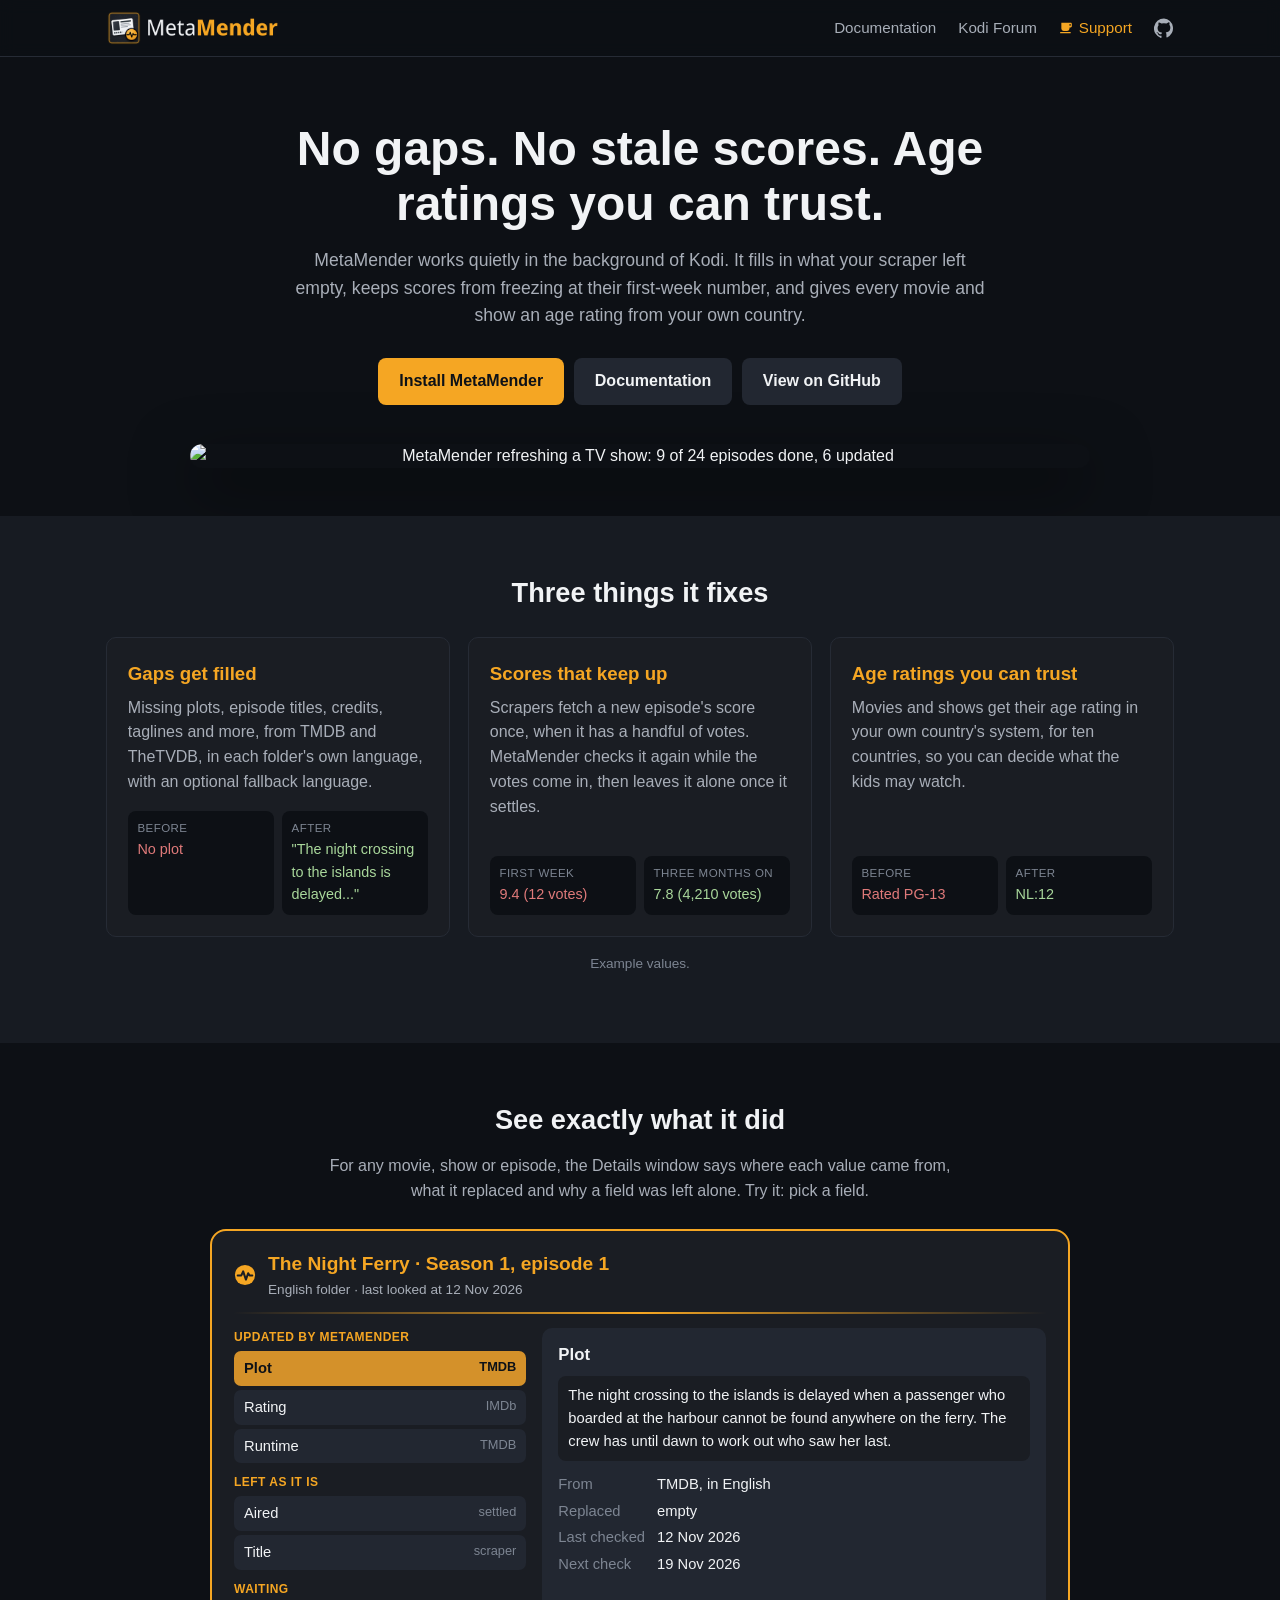
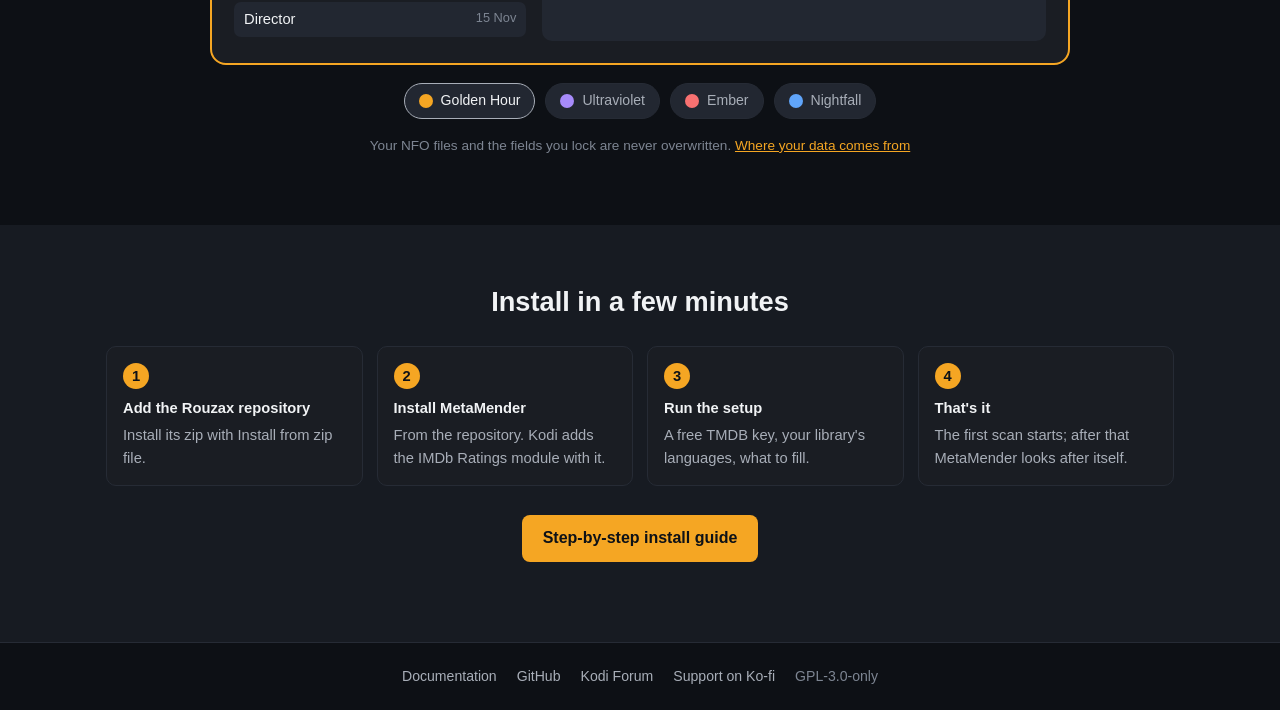
==== site/index.html @ eb2e8923 "docs: link the Kodi forum thread addon.xml names the support thread in <forum>, as the official repo" ====
<!DOCTYPE html>
<html lang="en">
<head>
    <meta charset="UTF-8">
    <meta name="viewport" content="width=device-width, initial-scale=1.0">
    <title>MetaMender: No gaps. No stale scores. Age ratings you can trust.</title>
    <meta name="description" content="MetaMender is a Kodi add-on that fills the gaps in your video library, keeps scores from freezing at their first-week number, and gives every movie and show an age rating from your own country.">
    <meta property="og:title" content="MetaMender for Kodi">
    <meta property="og:description" content="No gaps. No stale scores. Age ratings you can trust.">
    <meta property="og:image" content="https://rouzax.github.io/script.metamender/images/social-preview.png">
    <meta property="og:type" content="website">
    <meta name="twitter:card" content="summary_large_image">
    <link rel="icon" type="image/png" href="images/icon.png">
    <link rel="stylesheet" href="style.css">
</head>
<body>

<header class="site-header">
    <div class="header-inner">
        <a href="./" class="wordmark"><img src="images/wordmark-on-dark.png" alt="MetaMender" height="36"></a>
        <nav class="nav-links">
            <a href="docs/">Documentation</a>
            <a href="https://forum.kodi.tv/showthread.php?tid=389809" target="_blank" rel="noopener">Kodi Forum</a>
            <a href="https://ko-fi.com/O0W221GBUG" class="nav-support" target="_blank" rel="noopener">
                <svg width="14" height="14" viewBox="0 0 24 24" fill="currentColor" aria-hidden="true"><path d="M2,21H20V19H2M20,8H18V5H20M20,3H4V13A4,4 0 0,0 8,17H14A4,4 0 0,0 18,13V11H20A2,2 0 0,0 22,9V5C22,3.89 21.1,3 20,3Z"/></svg>
                Support
            </a>
            <a href="https://github.com/Rouzax/script.metamender" class="nav-github" target="_blank" rel="noopener" aria-label="MetaMender on GitHub">
                <svg width="20" height="20" viewBox="0 0 24 24" fill="currentColor" aria-hidden="true"><path d="M12 .5a12 12 0 0 0-3.8 23.4c.6.1.8-.3.8-.6v-2.1c-3.3.7-4-1.6-4-1.6-.6-1.4-1.4-1.8-1.4-1.8-1.1-.8.1-.7.1-.7 1.2.1 1.8 1.2 1.8 1.2 1.1 1.8 2.8 1.3 3.5 1 .1-.8.4-1.3.8-1.6-2.7-.3-5.5-1.3-5.5-5.9 0-1.3.5-2.4 1.2-3.2-.1-.3-.5-1.5.1-3.2 0 0 1-.3 3.3 1.2a11.5 11.5 0 0 1 6 0C17.3 4.7 18.3 5 18.3 5c.7 1.7.2 2.9.1 3.2.8.8 1.2 1.9 1.2 3.2 0 4.6-2.8 5.6-5.5 5.9.4.4.8 1.1.8 2.2v3.3c0 .3.2.7.8.6A12 12 0 0 0 12 .5z"/></svg>
            </a>
        </nav>
    </div>
</header>

<main>

    <section class="hero">
        <div class="section-inner">
            <h1>No gaps. No stale scores. Age ratings you can trust.</h1>
            <p class="lead">MetaMender works quietly in the background of Kodi. It fills in what your scraper left empty, keeps scores from freezing at their first-week number, and gives every movie and show an age rating from your own country.</p>
            <div class="hero-buttons">
                <a href="docs/install/" class="btn btn-primary">Install MetaMender</a>
                <a href="docs/" class="btn btn-secondary">Documentation</a>
                <a href="https://github.com/Rouzax/script.metamender" class="btn btn-secondary" target="_blank" rel="noopener">View on GitHub</a>
            </div>
            <div class="hero-screenshot">
                <img src="docs/screenshots/update-now/update-now-progress.png" alt="MetaMender refreshing a TV show: 9 of 24 episodes done, 6 updated">
            </div>
        </div>
    </section>

    <section class="wins">
        <div class="section-inner">
            <h2>Three things it fixes</h2>
            <div class="wins-grid">
                <article class="win">
                    <h3>Gaps get filled</h3>
                    <p>Missing plots, episode titles, credits, taglines and more, from TMDB and TheTVDB, in each folder's own language, with an optional fallback language.</p>
                    <div class="before-after">
                        <div><span class="ba-label">Before</span><span class="ba-bad">No plot</span></div>
                        <div><span class="ba-label">After</span><span class="ba-good">"The night crossing to the islands is delayed..."</span></div>
                    </div>
                </article>
                <article class="win">
                    <h3>Scores that keep up</h3>
                    <p>Scrapers fetch a new episode's score once, when it has a handful of votes. MetaMender checks it again while the votes come in, then leaves it alone once it settles.</p>
                    <div class="before-after">
                        <div><span class="ba-label">First week</span><span class="ba-bad">9.4 (12 votes)</span></div>
                        <div><span class="ba-label">Three months on</span><span class="ba-good">7.8 (4,210 votes)</span></div>
                    </div>
                </article>
                <article class="win">
                    <h3>Age ratings you can trust</h3>
                    <p>Movies and shows get their age rating in your own country's system, for ten countries, so you can decide what the kids may watch.</p>
                    <div class="before-after">
                        <div><span class="ba-label">Before</span><span class="ba-bad">Rated PG-13</span></div>
                        <div><span class="ba-label">After</span><span class="ba-good">NL:12</span></div>
                    </div>
                </article>
            </div>
            <p class="note">Example values.</p>
        </div>
    </section>

    <section class="demo">
        <div class="section-inner">
            <h2>See exactly what it did</h2>
            <p class="section-desc">For any movie, show or episode, the Details window says where each value came from, what it replaced and why a field was left alone. Try it: pick a field.</p>
            <div class="details" data-theme="golden-hour">
                <div class="details-head">
                    <span class="badge" aria-hidden="true"><svg viewBox="0 0 24 24" width="22" height="22"><circle cx="12" cy="12" r="11" fill="currentColor"/><polyline points="4,12.5 8,12.5 10,8 13,17 15.5,10 17,12.5 20,12.5" fill="none" stroke="#1A1D23" stroke-width="2.2" stroke-linejoin="round" stroke-linecap="round"/></svg></span>
                    <div>
                        <div class="details-title">The Night Ferry · Season 1, episode 1</div>
                        <div class="details-sub">English folder · last looked at 12 Nov 2026</div>
                    </div>
                </div>
                <div class="details-body">
                    <ul class="details-list" role="listbox" aria-label="Fields">
                        <li class="group">Updated by MetaMender</li>
                        <li role="option" tabindex="0" data-field="plot" aria-selected="true"><span>Plot</span><span class="hint">TMDB</span></li>
                        <li role="option" tabindex="0" data-field="rating"><span>Rating</span><span class="hint">IMDb</span></li>
                        <li role="option" tabindex="0" data-field="runtime"><span>Runtime</span><span class="hint">TMDB</span></li>
                        <li class="group">Left as it is</li>
                        <li role="option" tabindex="0" data-field="aired"><span>Aired</span><span class="hint">settled</span></li>
                        <li role="option" tabindex="0" data-field="title"><span>Title</span><span class="hint">scraper</span></li>
                        <li class="group">Waiting</li>
                        <li role="option" tabindex="0" data-field="director"><span>Director</span><span class="hint">15 Nov</span></li>
                    </ul>
                    <div class="details-pane" aria-live="polite">
                        <div class="pane-title">Plot</div>
                        <div class="pane-value">The night crossing to the islands is delayed when a passenger who boarded at the harbour cannot be found anywhere on the ferry. The crew has until dawn to work out who saw her last.</div>
                        <dl class="pane-lines">
                            <dt>From</dt><dd>TMDB, in English</dd>
                            <dt>Replaced</dt><dd>empty</dd>
                            <dt>Last checked</dt><dd>12 Nov 2026</dd>
                            <dt>Next check</dt><dd>19 Nov 2026</dd>
                        </dl>
                    </div>
                </div>
            </div>
            <div class="swatches" role="radiogroup" aria-label="Window colours">
                <button type="button" class="swatch" data-theme="golden-hour" aria-checked="true" role="radio"><span></span>Golden Hour</button>
                <button type="button" class="swatch" data-theme="ultraviolet" aria-checked="false" role="radio"><span></span>Ultraviolet</button>
                <button type="button" class="swatch" data-theme="ember" aria-checked="false" role="radio"><span></span>Ember</button>
                <button type="button" class="swatch" data-theme="nightfall" aria-checked="false" role="radio"><span></span>Nightfall</button>
            </div>
            <p class="note">Your NFO files and the fields you lock are never overwritten. <a href="docs/where-data-comes-from/">Where your data comes from</a></p>
        </div>
    </section>

    <section class="install">
        <div class="section-inner">
            <h2>Install in a few minutes</h2>
            <ol class="steps">
                <li><span class="step-n">1</span><strong>Add the Rouzax repository</strong>Install its zip with Install from zip file.</li>
                <li><span class="step-n">2</span><strong>Install MetaMender</strong>From the repository. Kodi adds the IMDb Ratings module with it.</li>
                <li><span class="step-n">3</span><strong>Run the setup</strong>A free TMDB key, your library's languages, what to fill.</li>
                <li><span class="step-n">4</span><strong>That's it</strong>The first scan starts; after that MetaMender looks after itself.</li>
            </ol>
            <p class="center"><a href="docs/install/" class="btn btn-primary">Step-by-step install guide</a></p>
        </div>
    </section>

</main>

<footer class="site-footer">
    <div class="section-inner footer-inner">
        <a href="docs/">Documentation</a>
        <a href="https://github.com/Rouzax/script.metamender" target="_blank" rel="noopener">GitHub</a>
        <a href="https://forum.kodi.tv/showthread.php?tid=389809" target="_blank" rel="noopener">Kodi Forum</a>
        <a href="https://ko-fi.com/O0W221GBUG" target="_blank" rel="noopener">Support on Ko-fi</a>
        <span>GPL-3.0-only</span>
    </div>
</footer>

<script src="app.js"></script>
</body>
</html>
---- site/style.css ----
/* MetaMender landing page. The four theme colours are the add-on's own
   (resources/lib/ui/theme.py, MM.Accent and MM.ButtonFocus);
   tests/test_landing_page.py keeps them in step. */
:root {
    --bg: #0d1015;
    --surface: #171b22;
    --panel: #1a1d23;
    --row: #222731;
    --text: #f1f3f5;
    --muted: #a8aeb8;
    --faint: #7d8592;
    --border: #262b35;
    --bad: #e07a7a;
    --good: #a9d79b;
    --max: 1100px;
    --radius: 10px;

    --accent-golden-hour: #f5a623;
    --focus-golden-hour: #d4912a;
    --accent-ultraviolet: #a78bfa;
    --focus-ultraviolet: #7c3aed;
    --accent-ember: #f87171;
    --focus-ember: #ef4444;
    --accent-nightfall: #60a5fa;
    --focus-nightfall: #3b82f6;

    --accent: var(--accent-golden-hour);
    --accent-strong: var(--focus-golden-hour);
}

* {
    box-sizing: border-box;
}

body {
    margin: 0;
    background: var(--bg);
    color: var(--text);
    font-family: "Noto Sans", -apple-system, BlinkMacSystemFont, "Segoe UI", Roboto, sans-serif;
    line-height: 1.55;
}

a {
    color: var(--accent);
}

img {
    max-width: 100%;
    display: block;
}

.section-inner {
    max-width: var(--max);
    margin: 0 auto;
    padding: 0 16px;
}

h2 {
    text-align: center;
    font-size: 1.7rem;
    margin: 0 0 1.4rem;
}

.section-desc {
    text-align: center;
    color: var(--muted);
    max-width: 640px;
    margin: -0.6rem auto 1.6rem;
}

.note {
    text-align: center;
    color: var(--faint);
    font-size: 0.85rem;
    margin-top: 1rem;
}

.center {
    text-align: center;
}

/* Header */

.site-header {
    border-bottom: 1px solid var(--border);
    position: sticky;
    top: 0;
    background: rgba(13, 16, 21, 0.92);
    backdrop-filter: blur(8px);
    z-index: 10;
}

.header-inner {
    max-width: var(--max);
    margin: 0 auto;
    padding: 10px 16px;
    display: flex;
    align-items: center;
    justify-content: space-between;
    gap: 16px;
}

.wordmark img {
    height: 36px;
    width: auto;
}

.nav-links {
    display: flex;
    align-items: center;
    gap: 22px;
}

.nav-links a {
    color: var(--muted);
    text-decoration: none;
    font-size: 0.95rem;
}

.nav-links a:hover {
    color: var(--text);
}

.nav-links a.nav-support {
    color: var(--accent);
    display: inline-flex;
    align-items: center;
    gap: 6px;
}

.nav-links a.nav-github {
    display: inline-flex;
}

/* Buttons */

.btn {
    display: inline-block;
    padding: 0.7rem 1.3rem;
    border-radius: 8px;
    text-decoration: none;
    font-weight: 600;
}

.btn-primary {
    background: var(--accent);
    color: #0d1117;
}

.btn-primary:hover {
    background: var(--accent-strong);
}

.btn-secondary {
    background: var(--row);
    color: var(--text);
}

.btn-secondary:hover {
    background: var(--border);
}

/* Hero */

.hero {
    padding: 4rem 0 3rem;
    text-align: center;
}

.hero h1 {
    font-size: clamp(1.9rem, 4.5vw, 3rem);
    line-height: 1.15;
    margin: 0 auto 1rem;
    max-width: 820px;
}

.lead {
    color: var(--muted);
    font-size: 1.1rem;
    max-width: 700px;
    margin: 0 auto 1.8rem;
}

.hero-buttons {
    display: flex;
    flex-wrap: wrap;
    gap: 10px;
    justify-content: center;
    margin-bottom: 2.4rem;
}

.hero-screenshot img {
    margin: 0 auto;
    max-width: 900px;
    width: 100%;
    border-radius: 14px;
    box-shadow: 0 20px 60px rgba(0, 0, 0, 0.55);
}

/* Wins */

.wins {
    padding: 3.5rem 0;
    background: var(--surface);
}

.wins-grid {
    display: grid;
    grid-template-columns: repeat(3, 1fr);
    gap: 18px;
}

.win {
    background: var(--panel);
    border: 1px solid var(--border);
    border-radius: var(--radius);
    padding: 1.3rem;
    display: flex;
    flex-direction: column;
}

.win h3 {
    color: var(--accent);
    margin: 0 0 0.5rem;
}

.win p {
    color: var(--muted);
    margin: 0 0 1rem;
    flex: 1;
}

.before-after {
    display: grid;
    grid-template-columns: 1fr 1fr;
    gap: 8px;
    font-size: 0.9rem;
}

.before-after div {
    background: var(--bg);
    border-radius: 8px;
    padding: 0.6rem;
}

.ba-label {
    display: block;
    color: var(--faint);
    font-size: 0.72rem;
    text-transform: uppercase;
    letter-spacing: 0.04em;
}

.ba-bad {
    color: var(--bad);
}

.ba-good {
    color: var(--good);
}

/* The live Details window */

.demo {
    padding: 3.5rem 0;
}

.details {
    --mm: var(--accent-golden-hour);
    --mm-focus: var(--focus-golden-hour);
    --mm-text: #0d1117;
    max-width: 860px;
    margin: 0 auto;
    background: var(--panel);
    border: 2px solid var(--mm);
    border-radius: 16px;
    padding: 18px 22px 22px;
    transition: border-color 0.25s;
}

.details[data-theme="ultraviolet"] {
    --mm: var(--accent-ultraviolet);
    --mm-focus: var(--focus-ultraviolet);
    --mm-text: #ffffff;
}

.details[data-theme="ember"] {
    --mm: var(--accent-ember);
    --mm-focus: var(--focus-ember);
    --mm-text: #ffffff;
}

.details[data-theme="nightfall"] {
    --mm: var(--accent-nightfall);
    --mm-focus: var(--focus-nightfall);
    --mm-text: #ffffff;
}

.details-head {
    display: flex;
    gap: 12px;
    align-items: center;
    padding-bottom: 12px;
    border-bottom: 2px solid transparent;
    border-image: linear-gradient(90deg, transparent, var(--mm), transparent) 1;
    margin-bottom: 14px;
}

.badge {
    color: var(--mm);
    display: inline-flex;
}

.details-title {
    color: var(--mm);
    font-size: 1.2rem;
    font-weight: 700;
}

.details-sub {
    color: var(--muted);
    font-size: 0.85rem;
}

.details-body {
    display: grid;
    grid-template-columns: 36% 1fr;
    gap: 16px;
}

.details-list {
    list-style: none;
    margin: 0;
    padding: 0;
}

.details-list .group {
    color: var(--mm);
    font-size: 0.75rem;
    font-weight: 700;
    text-transform: uppercase;
    letter-spacing: 0.04em;
    margin: 10px 0 4px;
}

.details-list .group:first-child {
    margin-top: 0;
}

.details-list [role="option"] {
    display: flex;
    justify-content: space-between;
    background: var(--row);
    border-radius: 7px;
    padding: 6px 10px;
    margin-bottom: 4px;
    cursor: pointer;
    font-size: 0.92rem;
    outline: none;
}

.details-list .hint {
    color: var(--faint);
    font-size: 0.8rem;
}

.details-list [aria-selected="true"] {
    background: var(--mm-focus);
    color: var(--mm-text);
    font-weight: 700;
}

.details-list [aria-selected="true"] .hint {
    color: var(--mm-text);
}

.details-list [role="option"]:focus-visible {
    box-shadow: 0 0 0 2px var(--mm);
}

.details-pane {
    background: var(--row);
    border-radius: 10px;
    padding: 14px 16px;
    font-size: 0.92rem;
    min-height: 300px;
}

.pane-title {
    font-weight: 700;
    font-size: 1.05rem;
    margin-bottom: 8px;
}

.pane-value {
    background: var(--panel);
    border-radius: 8px;
    padding: 8px 10px;
    margin-bottom: 12px;
}

.pane-lines {
    display: grid;
    grid-template-columns: max-content 1fr;
    gap: 4px 12px;
    margin: 0;
}

.pane-lines dt {
    color: var(--faint);
}

.pane-lines dd {
    margin: 0;
}

.swatches {
    display: flex;
    flex-wrap: wrap;
    gap: 10px;
    justify-content: center;
    margin-top: 18px;
}

.swatch {
    display: inline-flex;
    align-items: center;
    gap: 8px;
    background: var(--row);
    color: var(--muted);
    border: 1px solid var(--border);
    border-radius: 20px;
    padding: 6px 14px;
    font: inherit;
    font-size: 0.88rem;
    cursor: pointer;
}

.swatch span {
    width: 14px;
    height: 14px;
    border-radius: 50%;
}

.swatch[data-theme="golden-hour"] span { background: var(--accent-golden-hour); }
.swatch[data-theme="ultraviolet"] span { background: var(--accent-ultraviolet); }
.swatch[data-theme="ember"] span { background: var(--accent-ember); }
.swatch[data-theme="nightfall"] span { background: var(--accent-nightfall); }

.swatch[aria-checked="true"] {
    color: var(--text);
    border-color: var(--muted);
}

/* Install */

.install {
    padding: 3.5rem 0 4rem;
    background: var(--surface);
}

.steps {
    list-style: none;
    padding: 0;
    margin: 0 0 1.8rem;
    display: grid;
    grid-template-columns: repeat(4, 1fr);
    gap: 14px;
}

.steps li {
    background: var(--panel);
    border: 1px solid var(--border);
    border-radius: var(--radius);
    padding: 1rem;
    color: var(--muted);
    font-size: 0.92rem;
}

.steps strong {
    display: block;
    color: var(--text);
    margin-bottom: 4px;
}

.step-n {
    display: inline-flex;
    align-items: center;
    justify-content: center;
    width: 26px;
    height: 26px;
    border-radius: 50%;
    background: var(--accent);
    color: #0d1117;
    font-weight: 700;
    margin-bottom: 8px;
}

/* Footer */

.site-footer {
    border-top: 1px solid var(--border);
    padding: 1.4rem 0;
    font-size: 0.88rem;
}

.footer-inner {
    display: flex;
    flex-wrap: wrap;
    gap: 20px;
    justify-content: center;
    color: var(--faint);
}

.footer-inner a {
    color: var(--muted);
    text-decoration: none;
}

.footer-inner a:hover {
    color: var(--text);
}

/* Narrow screens */

@media (max-width: 860px) {
    .wins-grid,
    .steps {
        grid-template-columns: 1fr 1fr;
    }
}

@media (max-width: 640px) {
    .wins-grid,
    .steps,
    .details-body {
        grid-template-columns: 1fr;
    }

    .details-pane {
        min-height: 0;
    }

    /* The text links fold away; the footer carries them on a phone. */
    .nav-links a:not(.nav-github) {
        display: none;
    }

    .hero {
        padding-top: 2.5rem;
    }
}
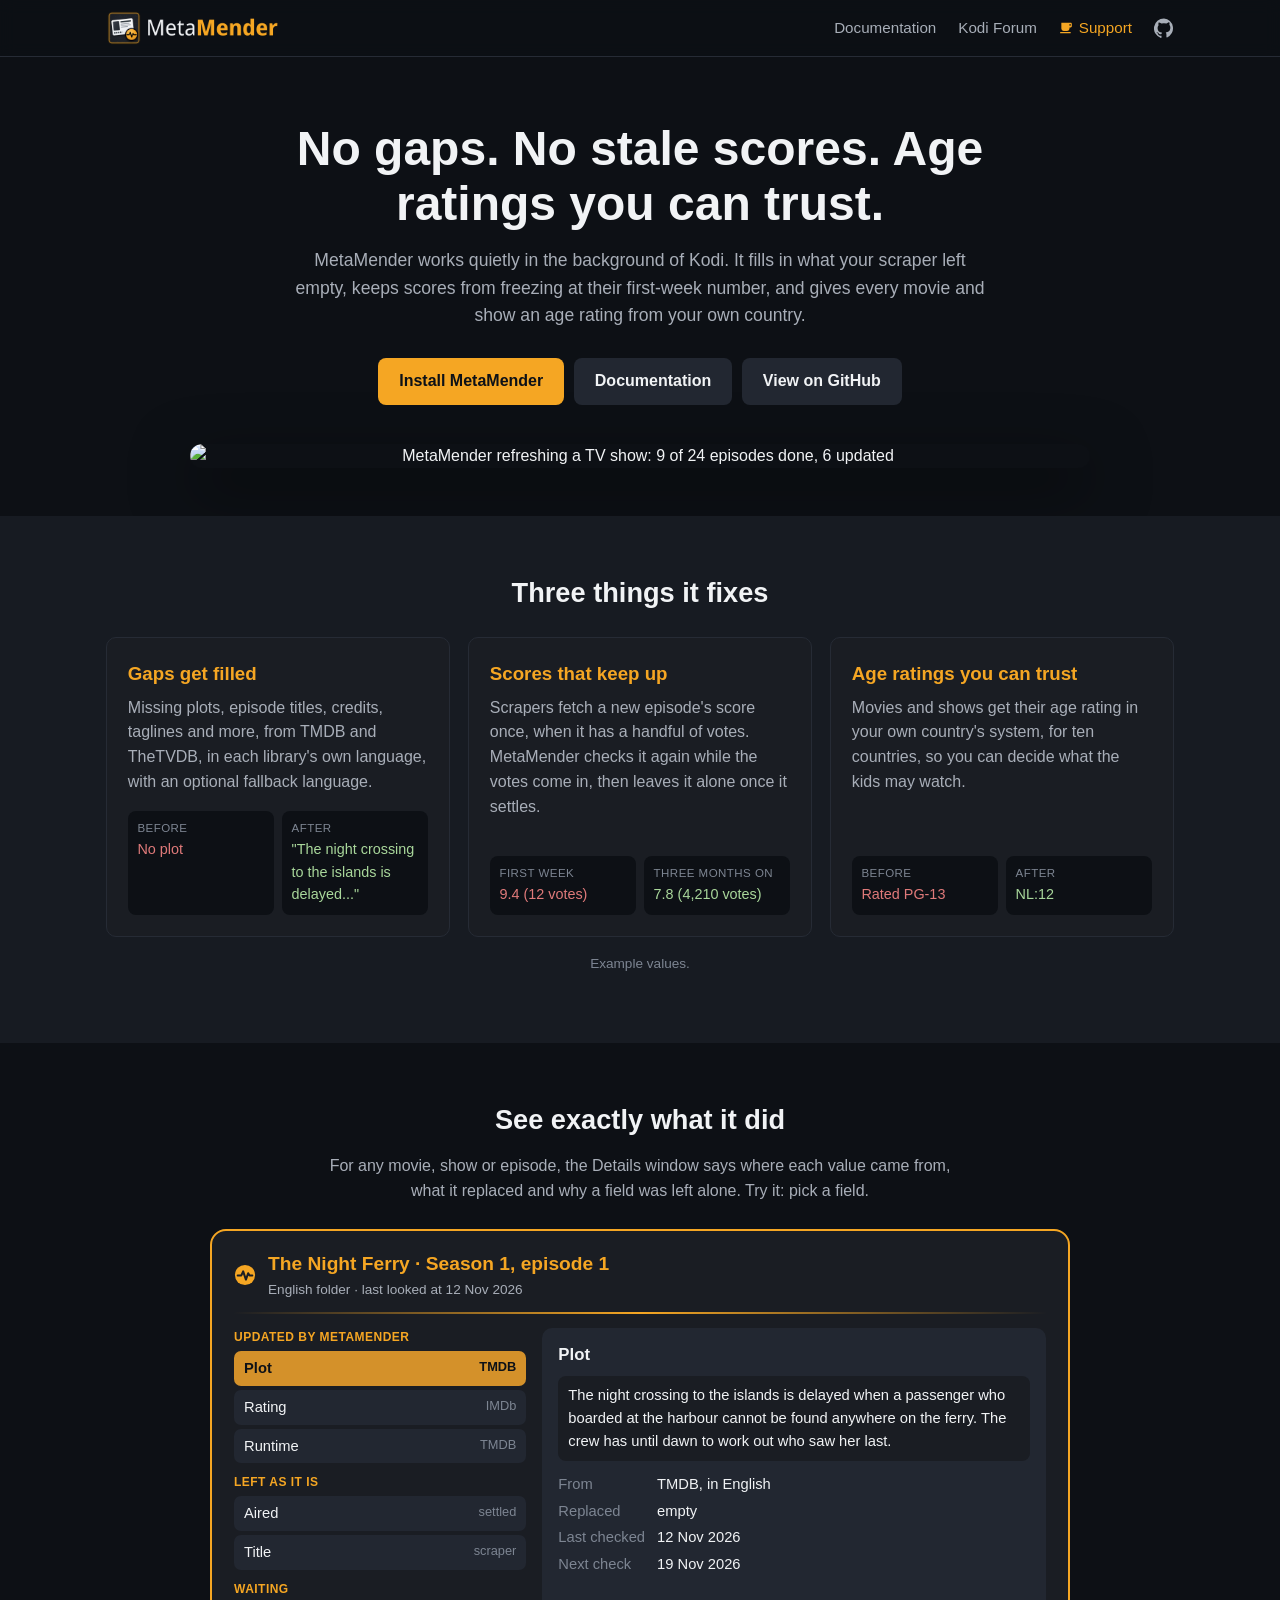
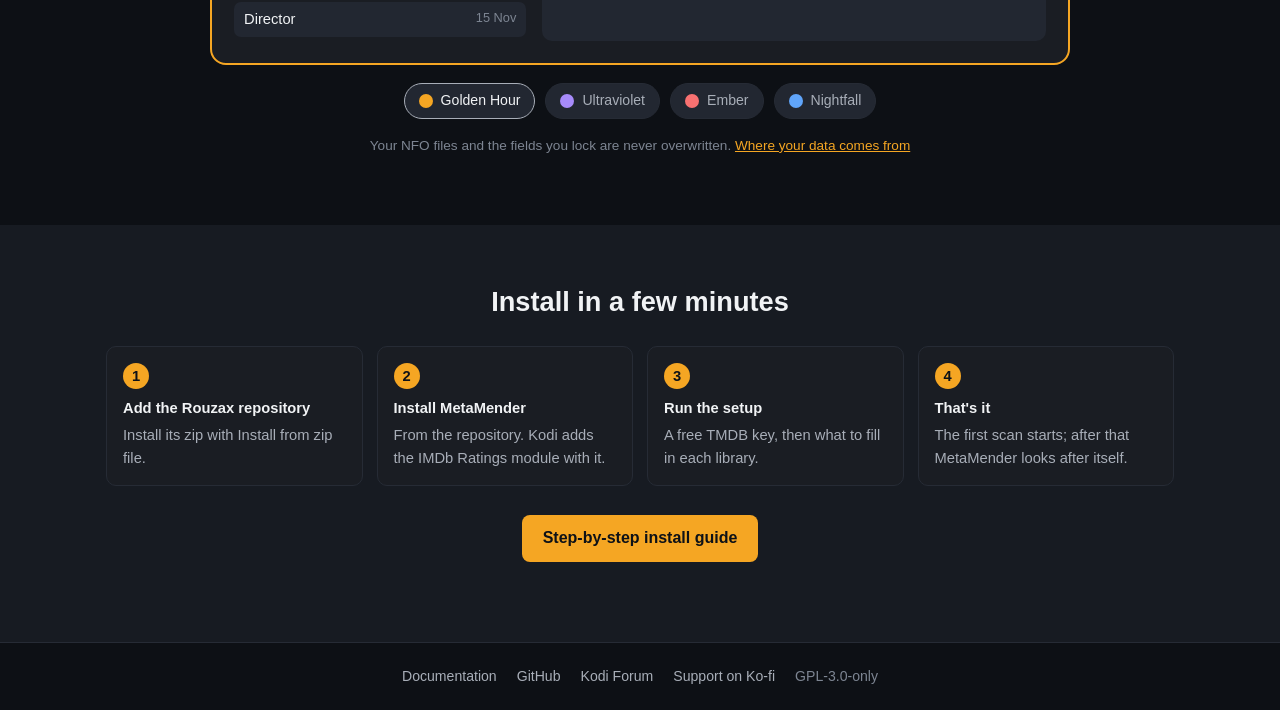
==== commit 3b96d3b1: "docs: per-library settings New Libraries page: what a library is, the library list, each group of a " ====
--- a/site/index.html
+++ b/site/index.html
@@ -55,7 +55,7 @@
             <div class="wins-grid">
                 <article class="win">
                     <h3>Gaps get filled</h3>
-                    <p>Missing plots, episode titles, credits, taglines and more, from TMDB and TheTVDB, in each folder's own language, with an optional fallback language.</p>
+                    <p>Missing plots, episode titles, credits, taglines and more, from TMDB and TheTVDB, in each library's own language, with an optional fallback language.</p>
                     <div class="before-after">
                         <div><span class="ba-label">Before</span><span class="ba-bad">No plot</span></div>
                         <div><span class="ba-label">After</span><span class="ba-good">"The night crossing to the islands is delayed..."</span></div>
@@ -134,7 +134,7 @@
             <ol class="steps">
                 <li><span class="step-n">1</span><strong>Add the Rouzax repository</strong>Install its zip with Install from zip file.</li>
                 <li><span class="step-n">2</span><strong>Install MetaMender</strong>From the repository. Kodi adds the IMDb Ratings module with it.</li>
-                <li><span class="step-n">3</span><strong>Run the setup</strong>A free TMDB key, your library's languages, what to fill.</li>
+                <li><span class="step-n">3</span><strong>Run the setup</strong>A free TMDB key, then what to fill in each library.</li>
                 <li><span class="step-n">4</span><strong>That's it</strong>The first scan starts; after that MetaMender looks after itself.</li>
             </ol>
             <p class="center"><a href="docs/install/" class="btn btn-primary">Step-by-step install guide</a></p>
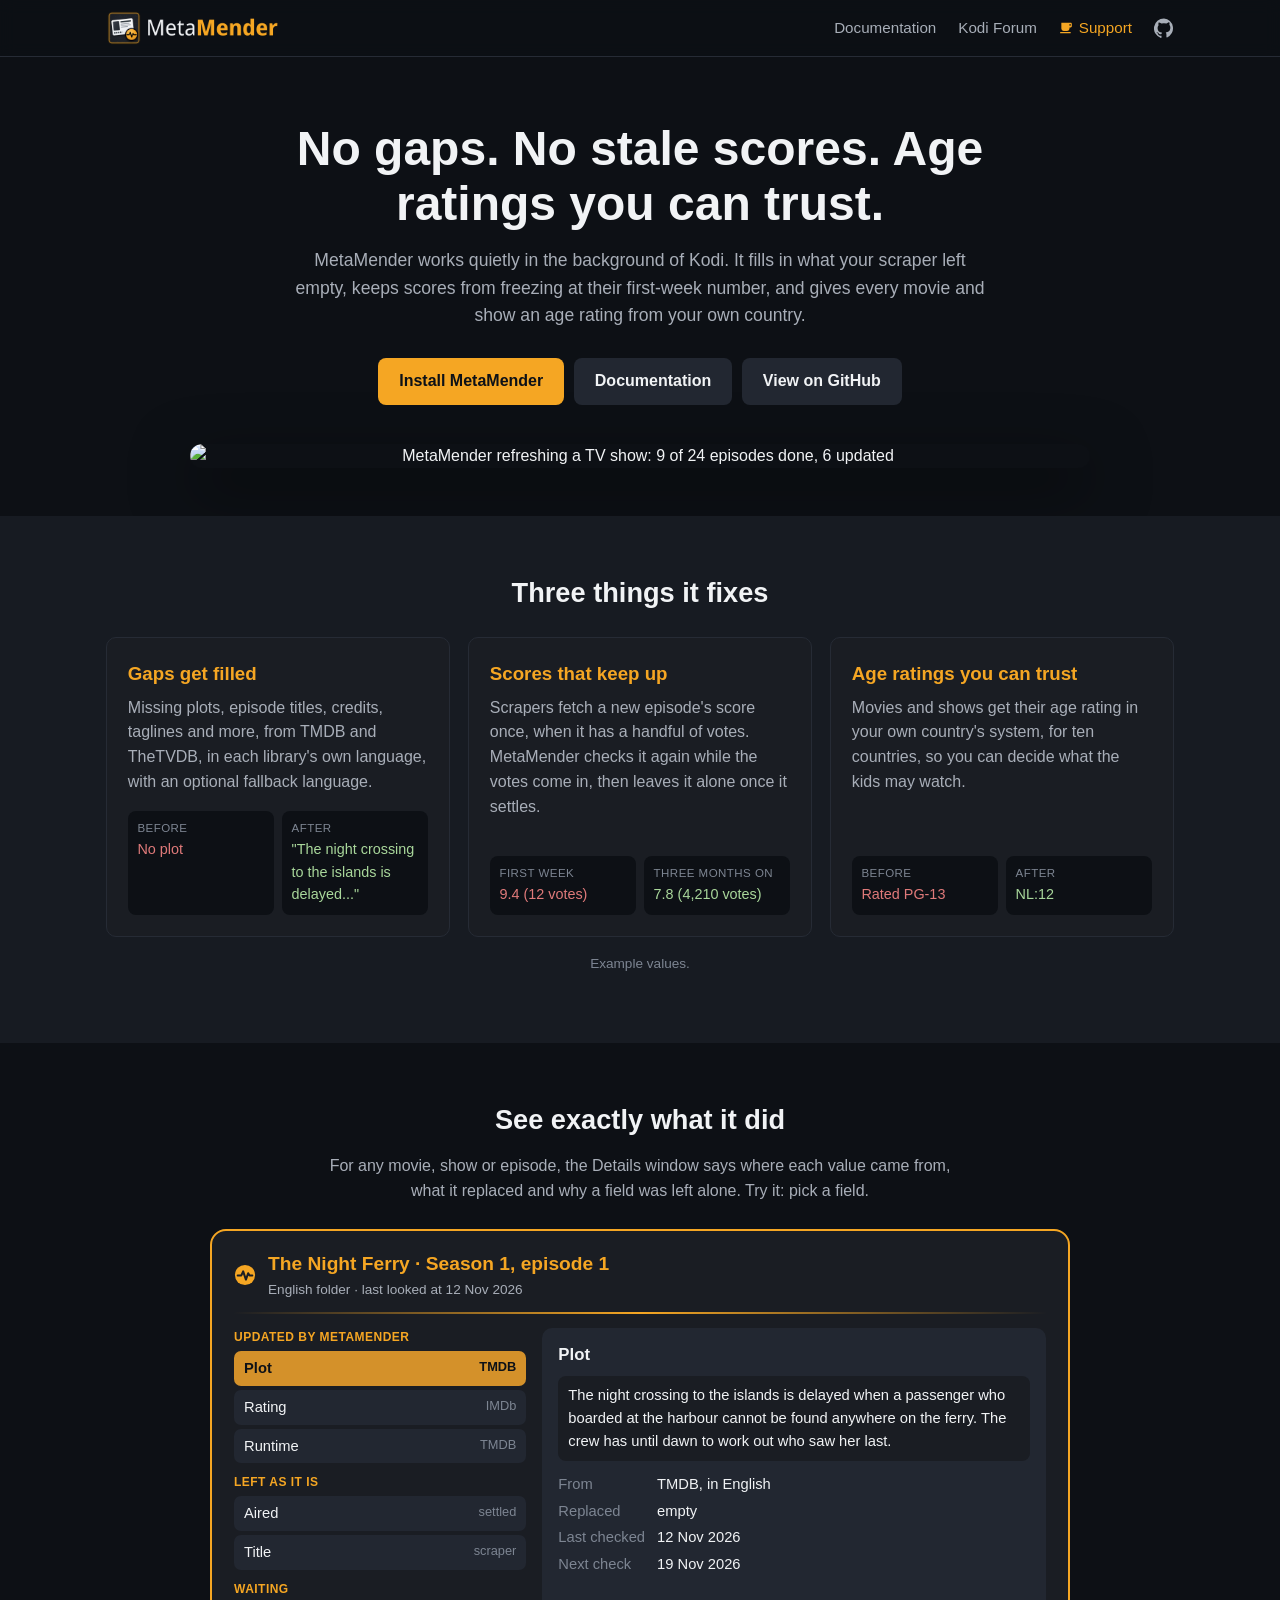
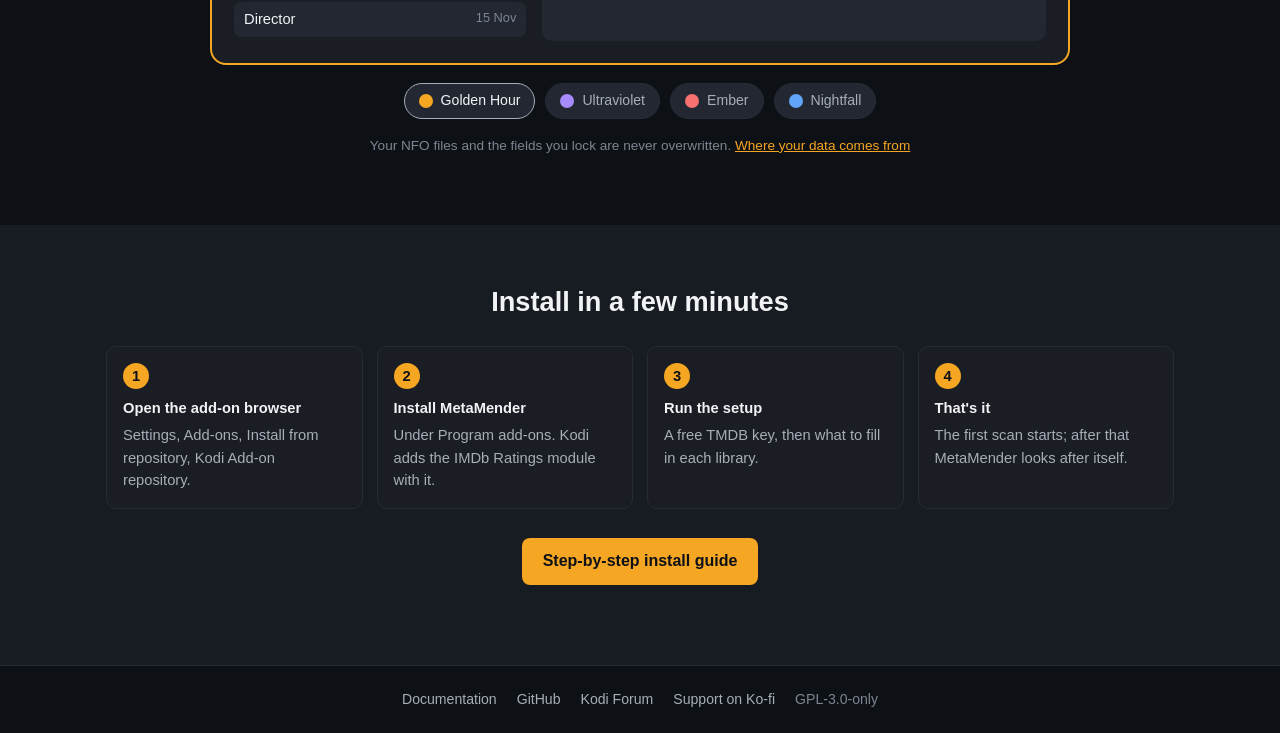
==== commit feecea20: "Release v1.2.0 - settings per library, keep the original title, and automatic upgrade from 1.1" ====
--- a/site/index.html
+++ b/site/index.html
@@ -132,8 +132,8 @@
         <div class="section-inner">
             <h2>Install in a few minutes</h2>
             <ol class="steps">
-                <li><span class="step-n">1</span><strong>Add the Rouzax repository</strong>Install its zip with Install from zip file.</li>
-                <li><span class="step-n">2</span><strong>Install MetaMender</strong>From the repository. Kodi adds the IMDb Ratings module with it.</li>
+                <li><span class="step-n">1</span><strong>Open the add-on browser</strong>Settings, Add-ons, Install from repository, Kodi Add-on repository.</li>
+                <li><span class="step-n">2</span><strong>Install MetaMender</strong>Under Program add-ons. Kodi adds the IMDb Ratings module with it.</li>
                 <li><span class="step-n">3</span><strong>Run the setup</strong>A free TMDB key, then what to fill in each library.</li>
                 <li><span class="step-n">4</span><strong>That's it</strong>The first scan starts; after that MetaMender looks after itself.</li>
             </ol>
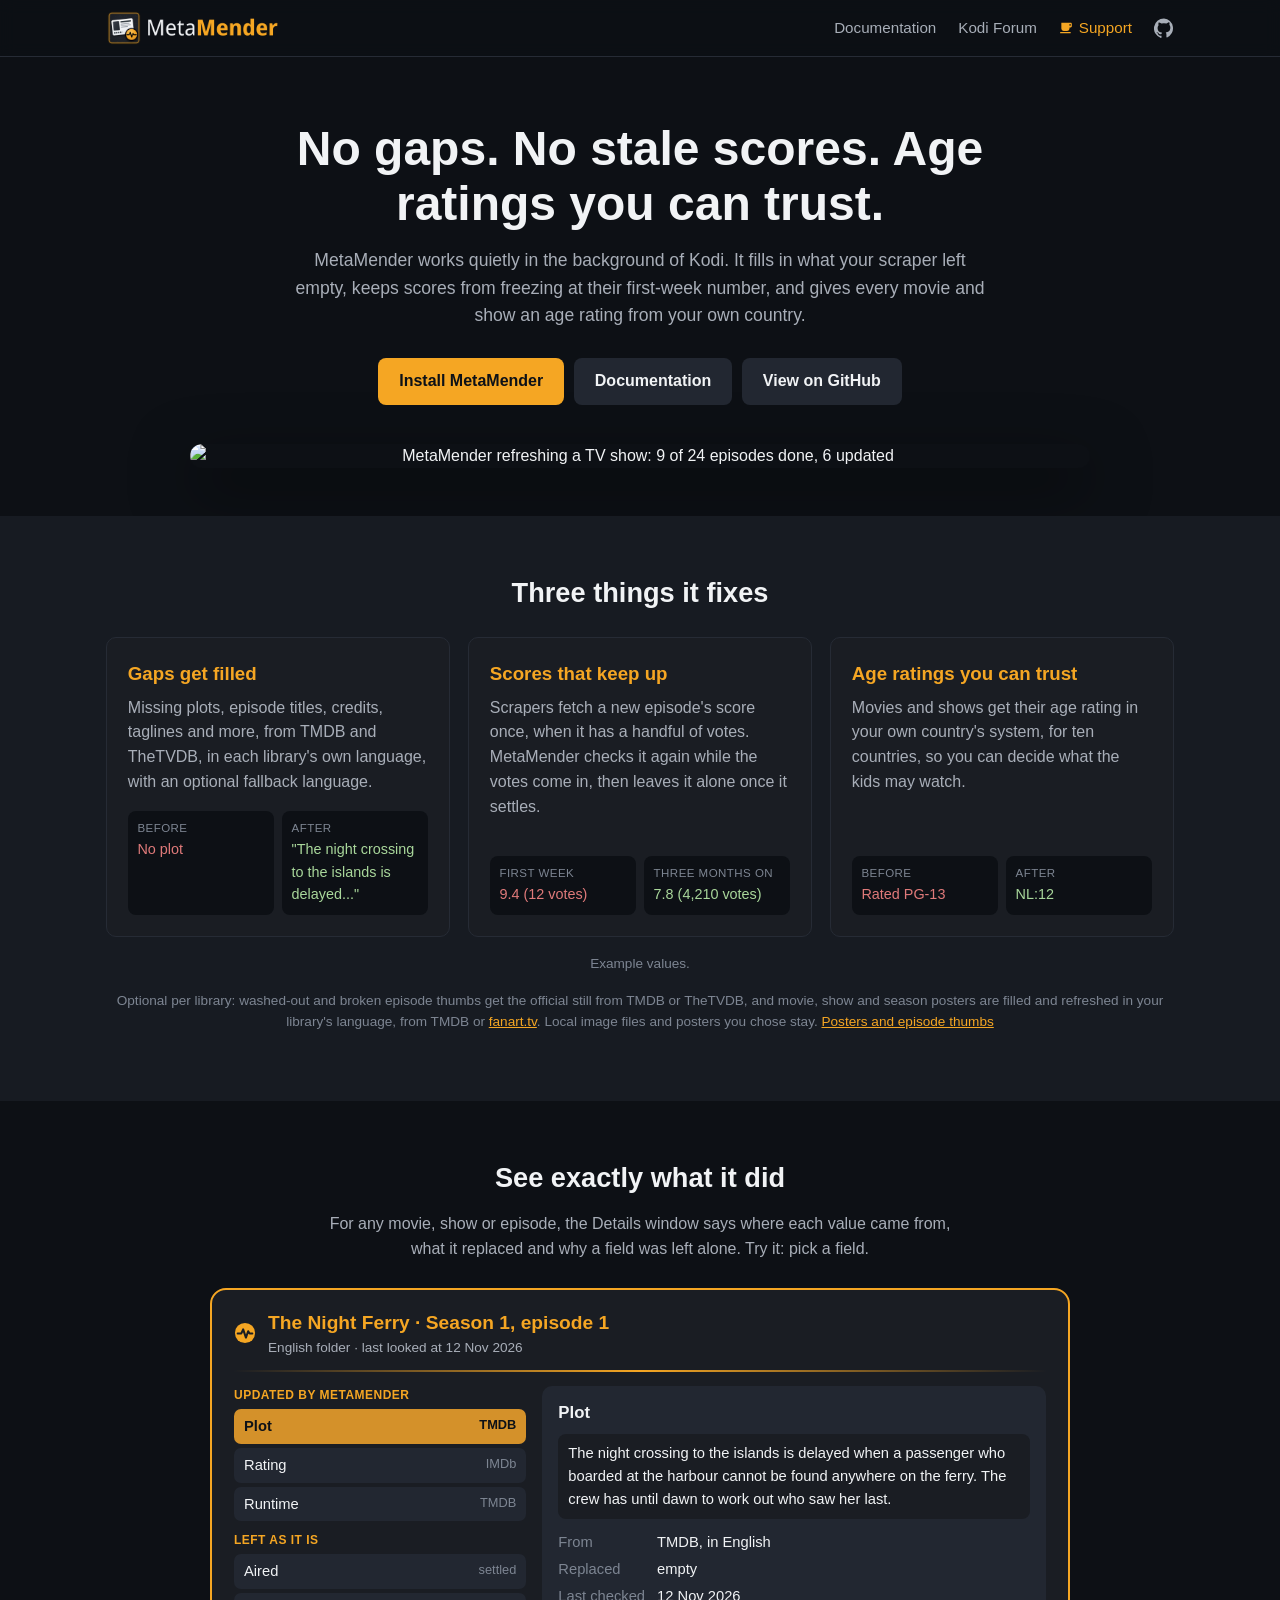
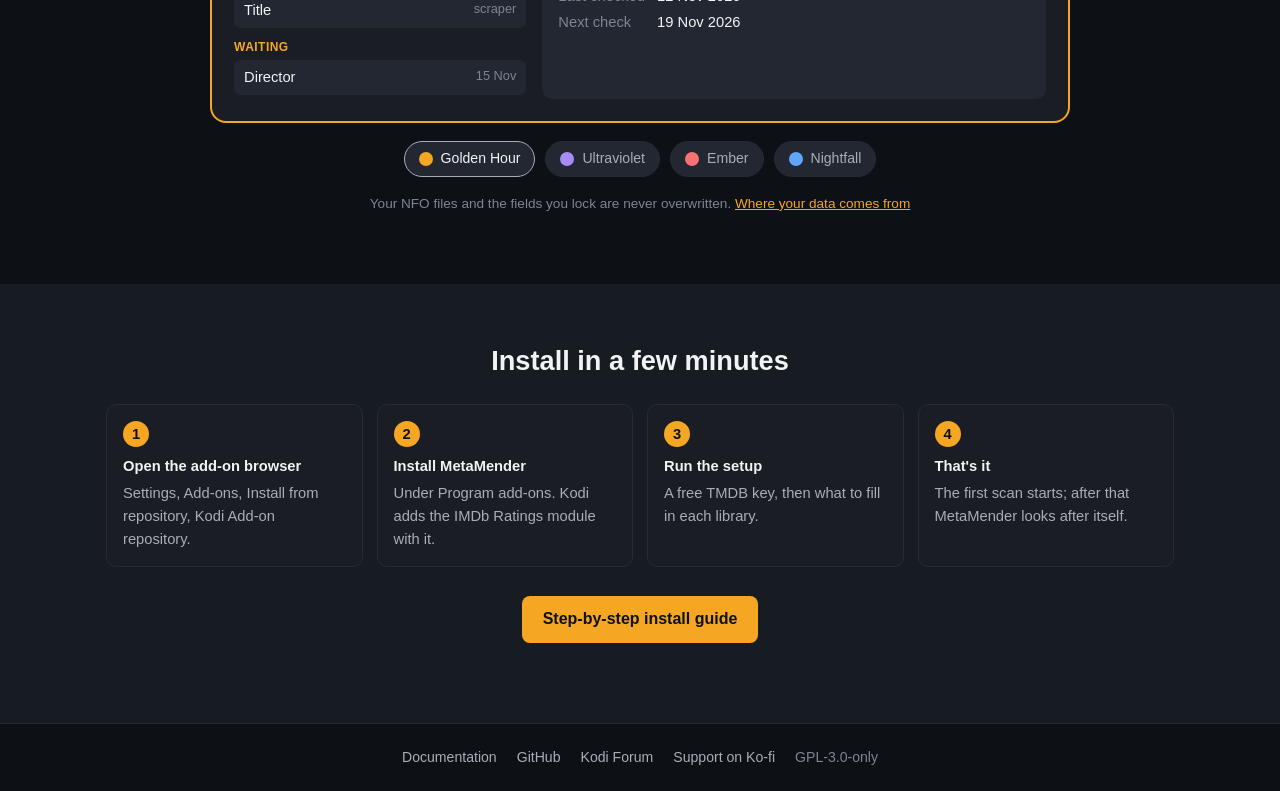
==== commit 04498ffb: "docs: posters, episode thumbs and season posters Document the Posters and Episode thumbs ticks, the " ====
--- a/site/index.html
+++ b/site/index.html
@@ -79,6 +79,7 @@
                 </article>
             </div>
             <p class="note">Example values.</p>
+            <p class="note">Optional per library: washed-out and broken episode thumbs get the official still from TMDB or TheTVDB, and movie, show and season posters are filled and refreshed in your library's language, from TMDB or <a href="https://fanart.tv" target="_blank" rel="noopener">fanart.tv</a>. Local image files and posters you chose stay. <a href="docs/libraries/#posters-and-episode-thumbs">Posters and episode thumbs</a></p>
         </div>
     </section>
 
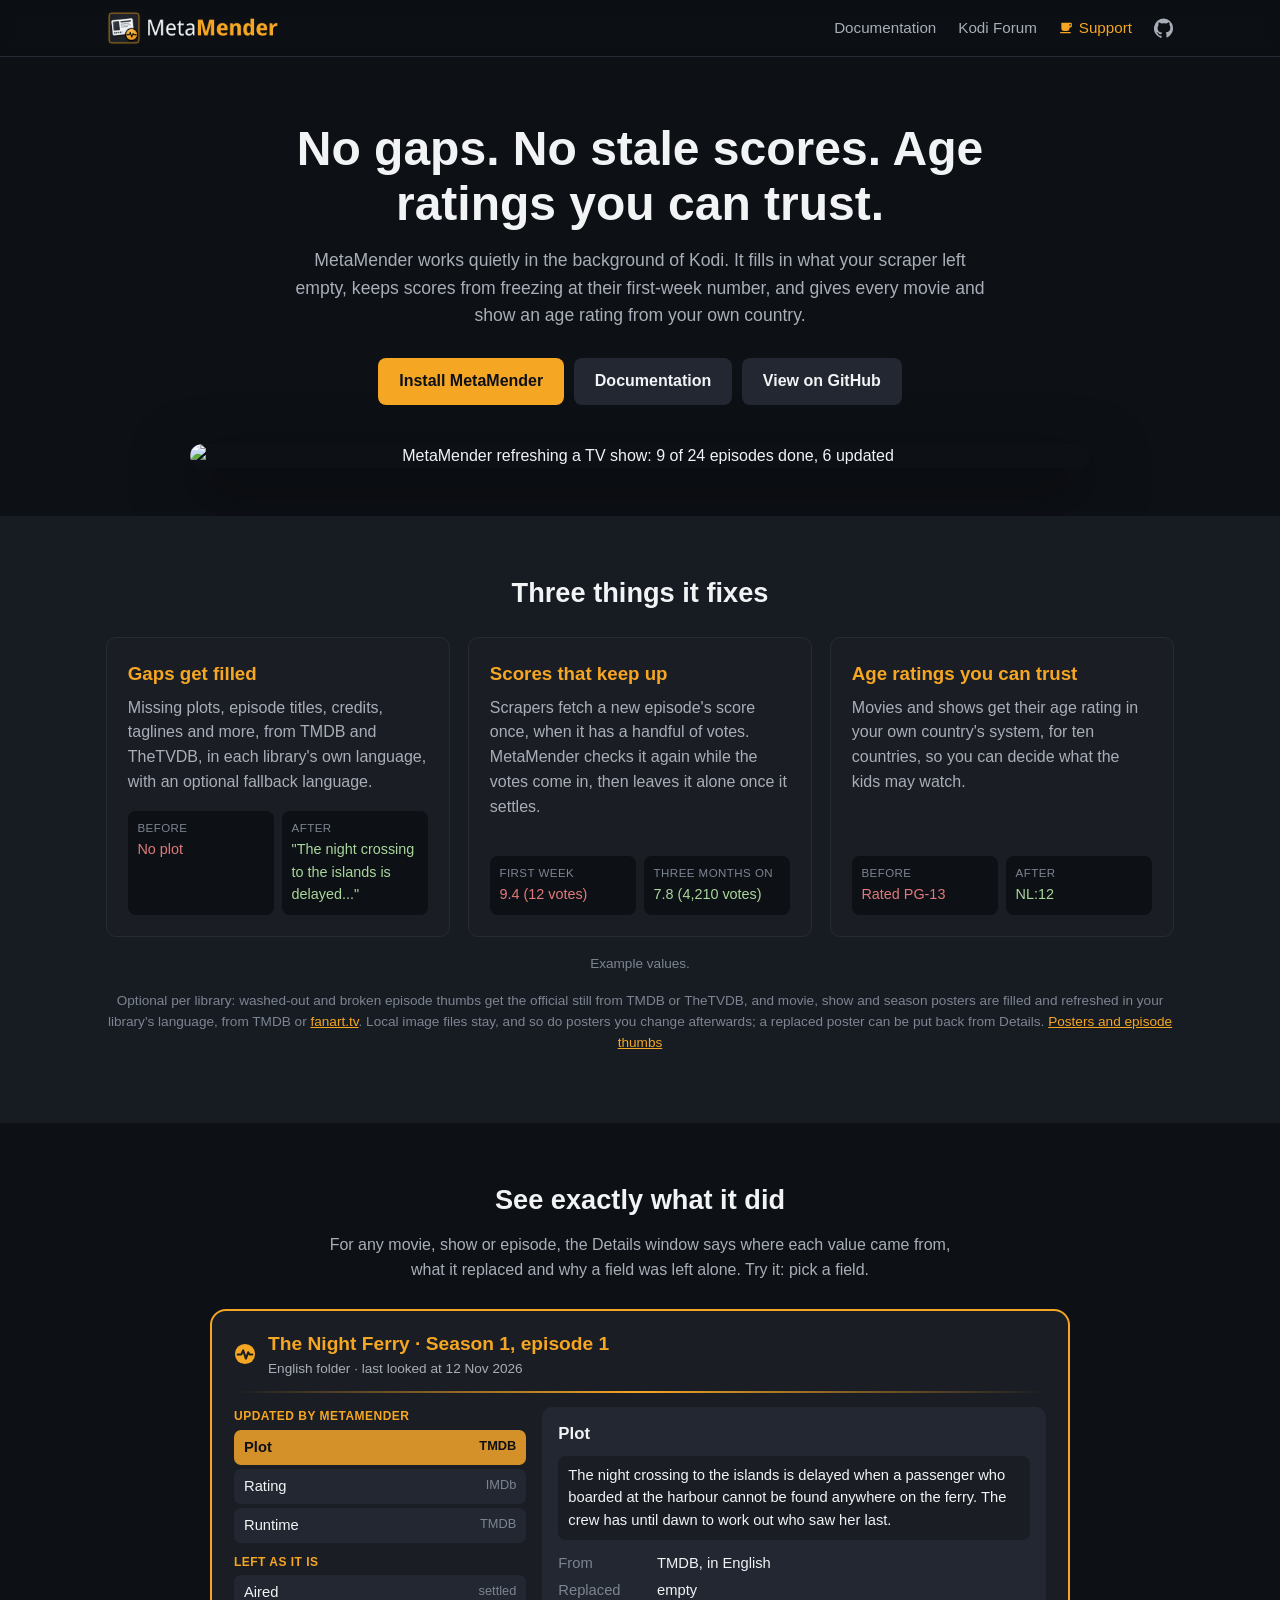
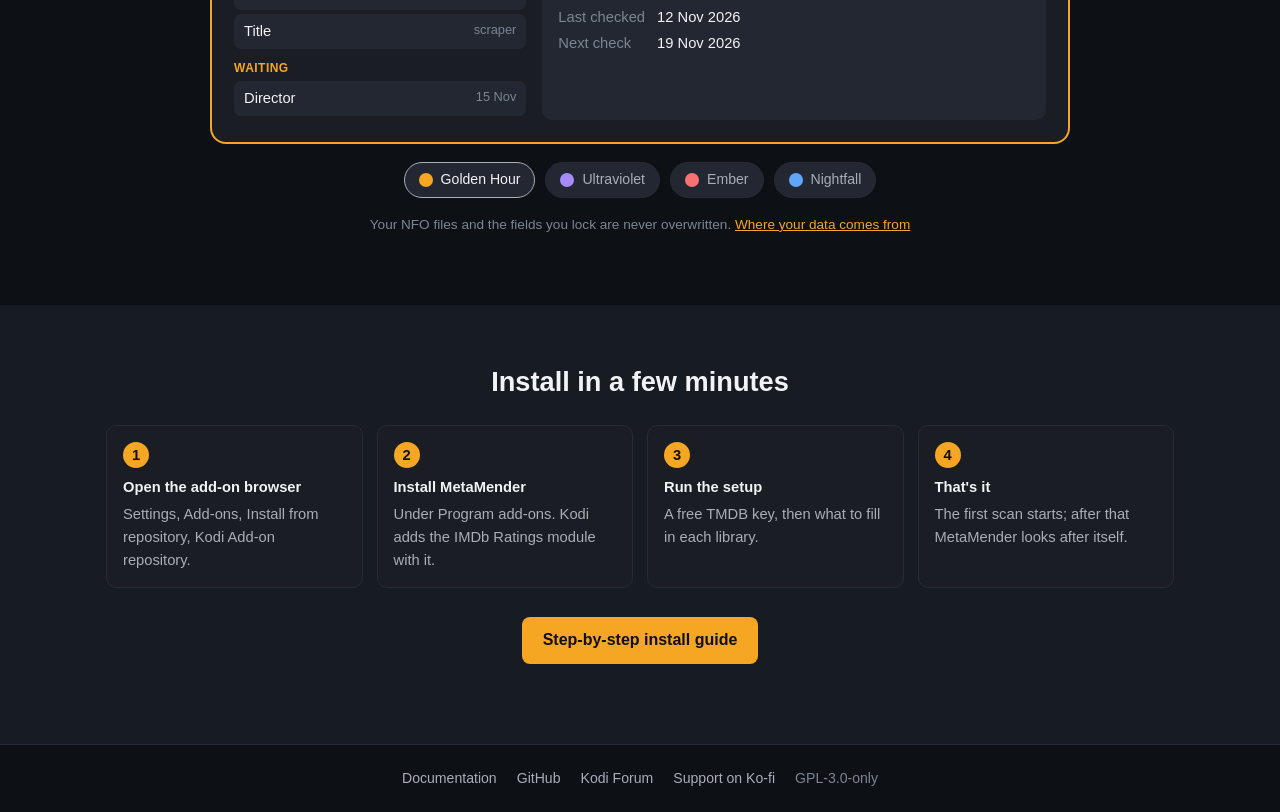
==== commit 9fb71395: "docs: state when a poster counts as chosen, and the weighting rule A poster's first-seen baseline is" ====
--- a/site/index.html
+++ b/site/index.html
@@ -79,7 +79,7 @@
                 </article>
             </div>
             <p class="note">Example values.</p>
-            <p class="note">Optional per library: washed-out and broken episode thumbs get the official still from TMDB or TheTVDB, and movie, show and season posters are filled and refreshed in your library's language, from TMDB or <a href="https://fanart.tv" target="_blank" rel="noopener">fanart.tv</a>. Local image files and posters you chose stay. <a href="docs/libraries/#posters-and-episode-thumbs">Posters and episode thumbs</a></p>
+            <p class="note">Optional per library: washed-out and broken episode thumbs get the official still from TMDB or TheTVDB, and movie, show and season posters are filled and refreshed in your library's language, from TMDB or <a href="https://fanart.tv" target="_blank" rel="noopener">fanart.tv</a>. Local image files stay, and so do posters you change afterwards; a replaced poster can be put back from Details. <a href="docs/libraries/#posters-and-episode-thumbs">Posters and episode thumbs</a></p>
         </div>
     </section>
 
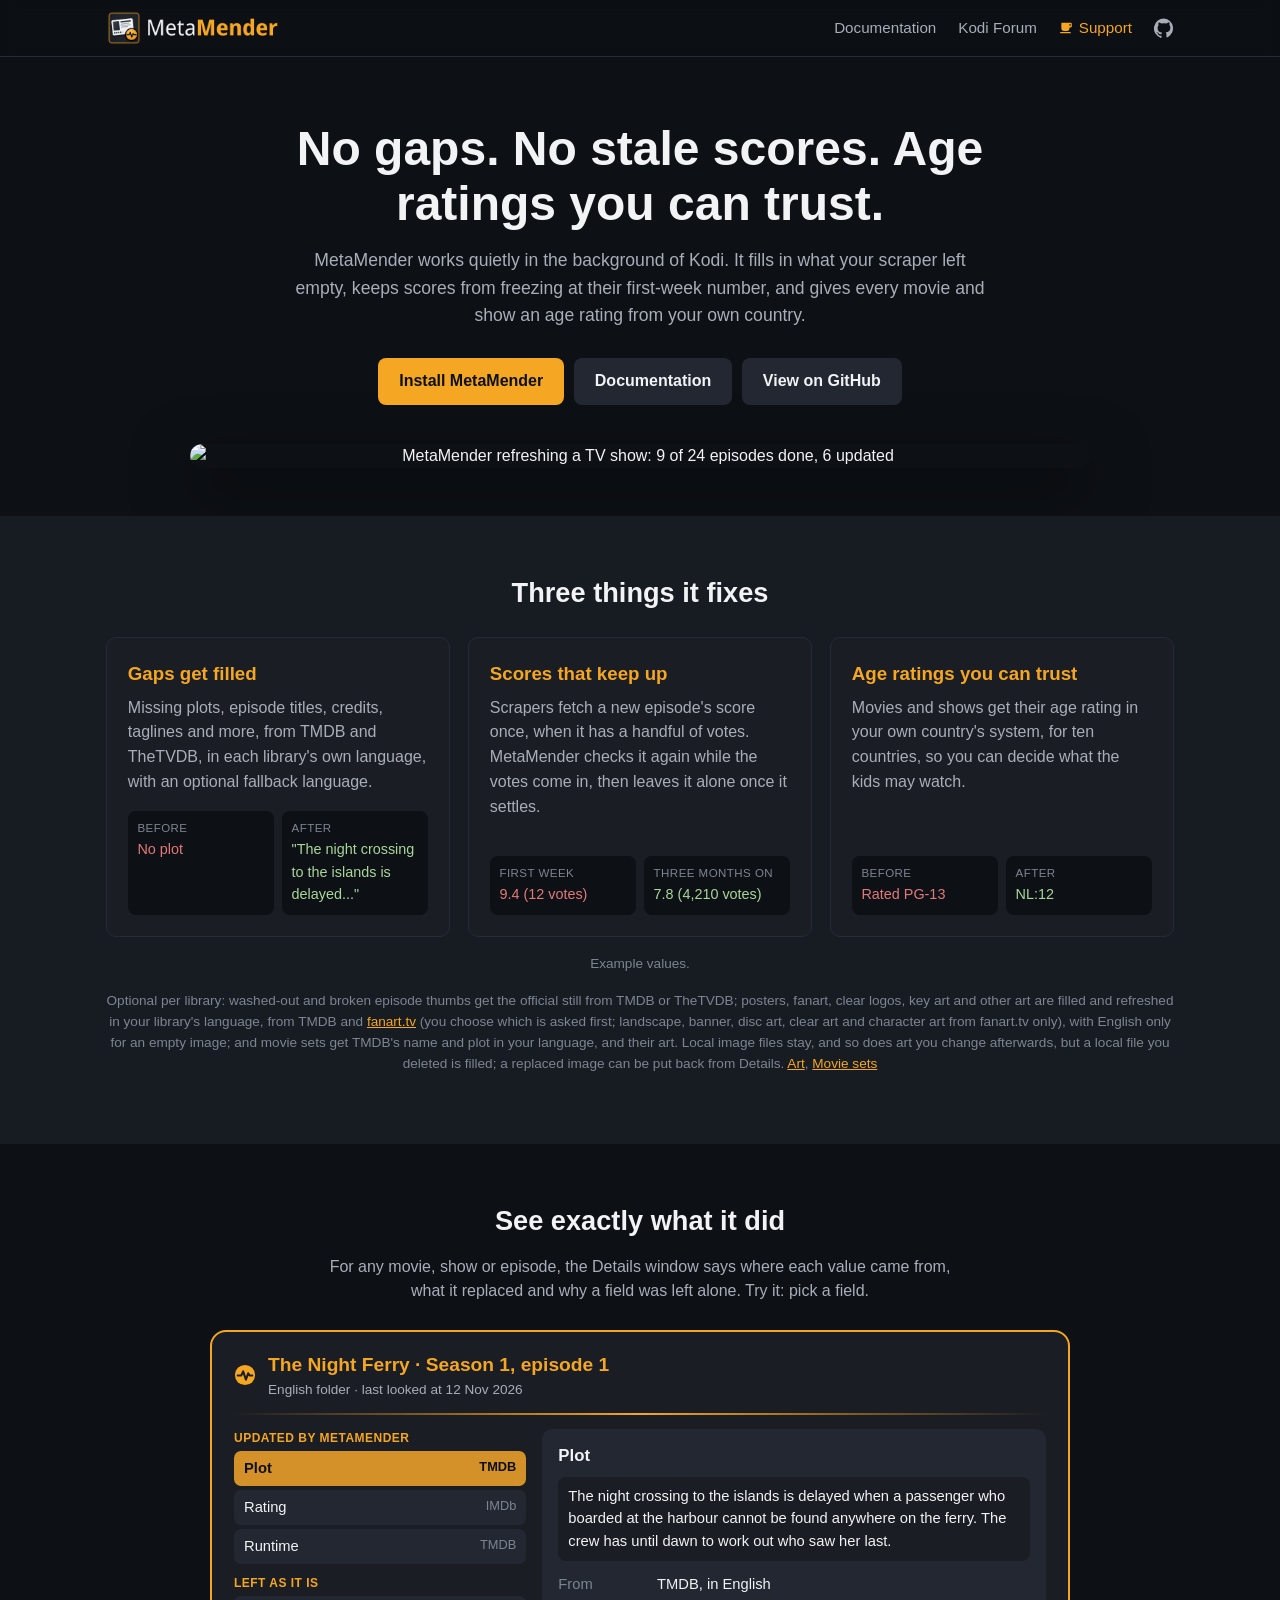
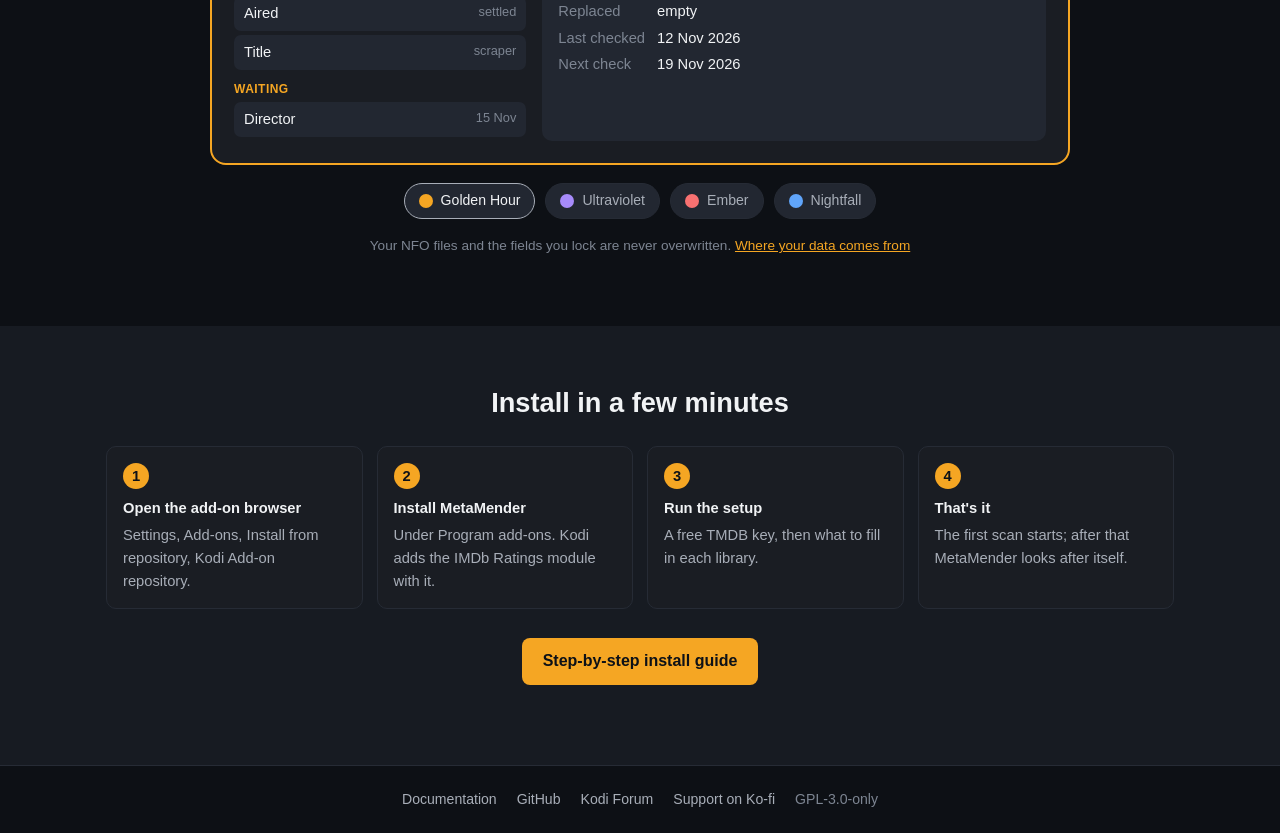
==== commit 00c92085: "docs: describe more art and movie sets README, the landing page, the add-on description and the docs" ====
--- a/site/index.html
+++ b/site/index.html
@@ -79,7 +79,7 @@
                 </article>
             </div>
             <p class="note">Example values.</p>
-            <p class="note">Optional per library: washed-out and broken episode thumbs get the official still from TMDB or TheTVDB, and movie, show and season posters are filled and refreshed in your library's language, from TMDB or <a href="https://fanart.tv" target="_blank" rel="noopener">fanart.tv</a>. Local image files stay, and so do posters you change afterwards; a replaced poster can be put back from Details. <a href="docs/libraries/#posters-and-episode-thumbs">Posters and episode thumbs</a></p>
+            <p class="note">Optional per library: washed-out and broken episode thumbs get the official still from TMDB or TheTVDB; posters, fanart, clear logos, key art and other art are filled and refreshed in your library's language, from TMDB and <a href="https://fanart.tv" target="_blank" rel="noopener">fanart.tv</a> (you choose which is asked first; landscape, banner, disc art, clear art and character art from fanart.tv only), with English only for an empty image; and movie sets get TMDB's name and plot in your language, and their art. Local image files stay, and so does art you change afterwards, but a local file you deleted is filled; a replaced image can be put back from Details. <a href="docs/libraries/#posters-and-episode-thumbs">Art</a>, <a href="docs/libraries/#movie-sets">Movie sets</a></p>
         </div>
     </section>
 
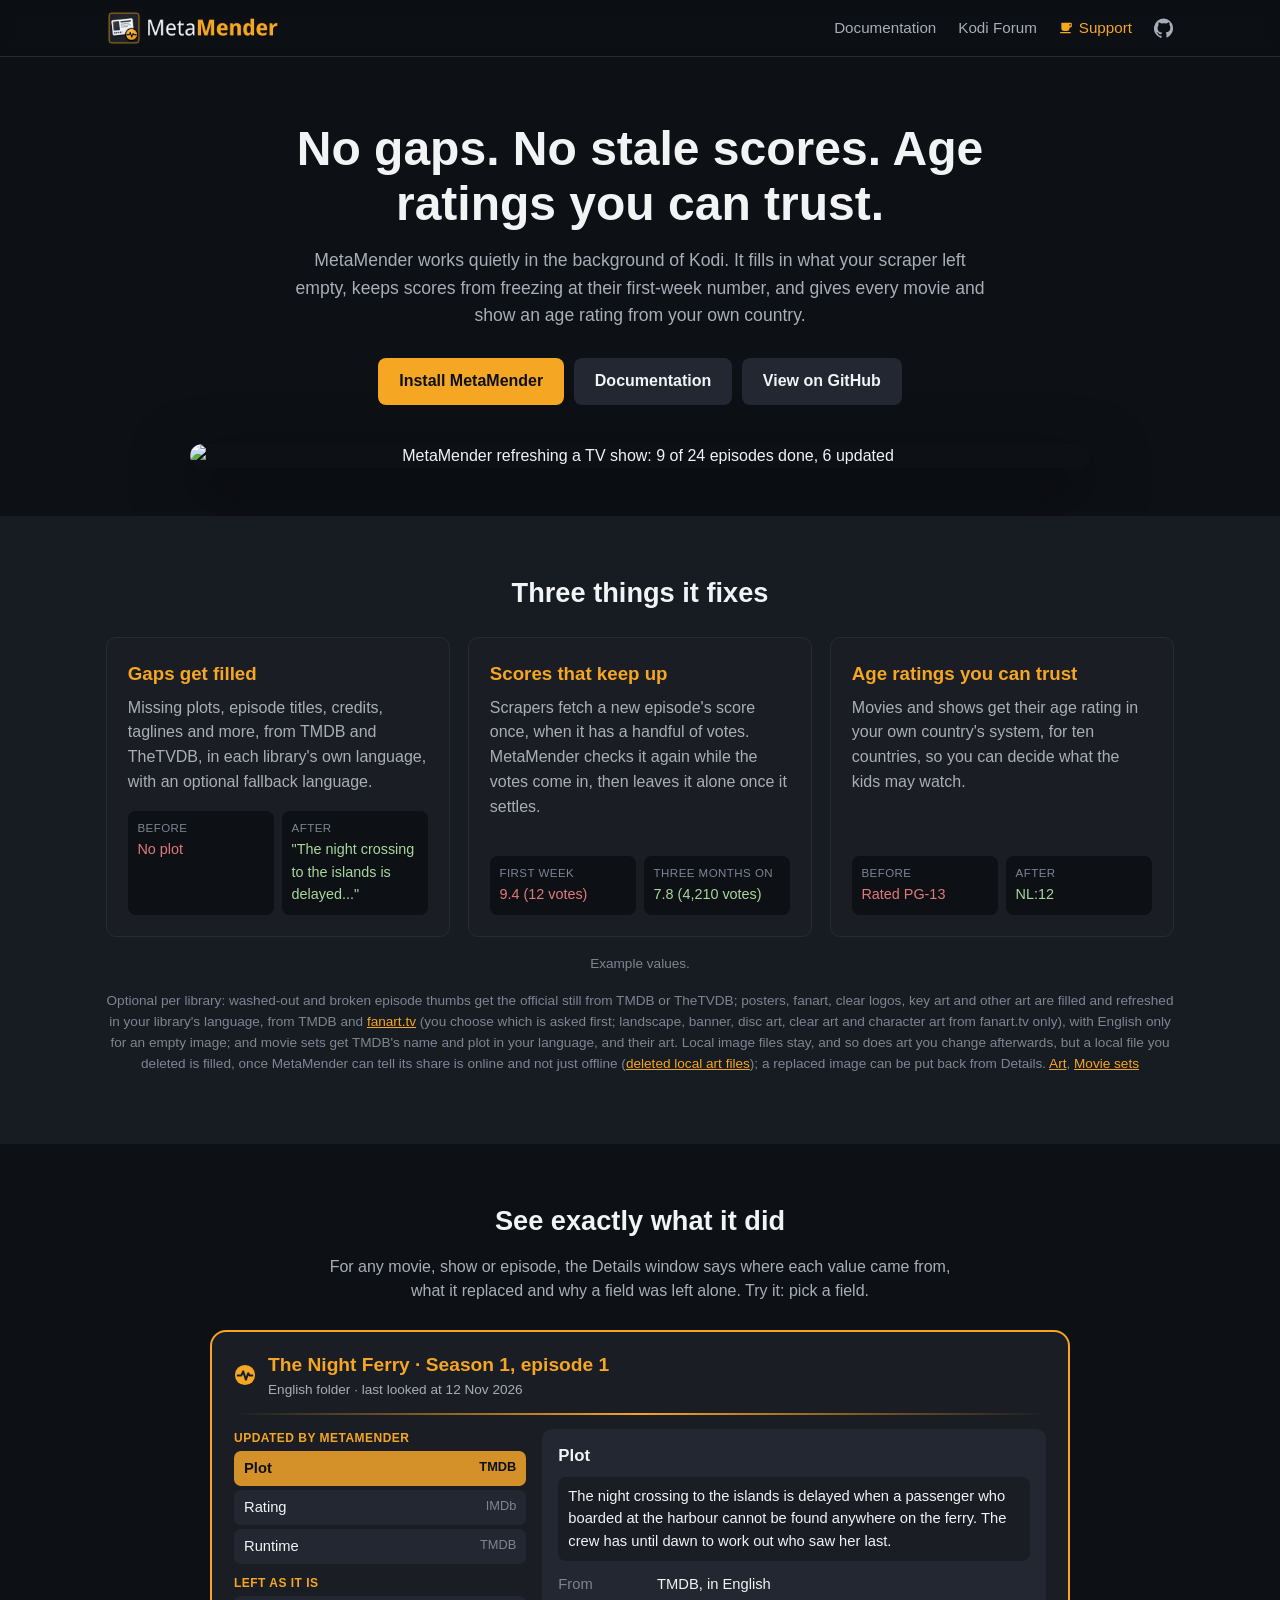
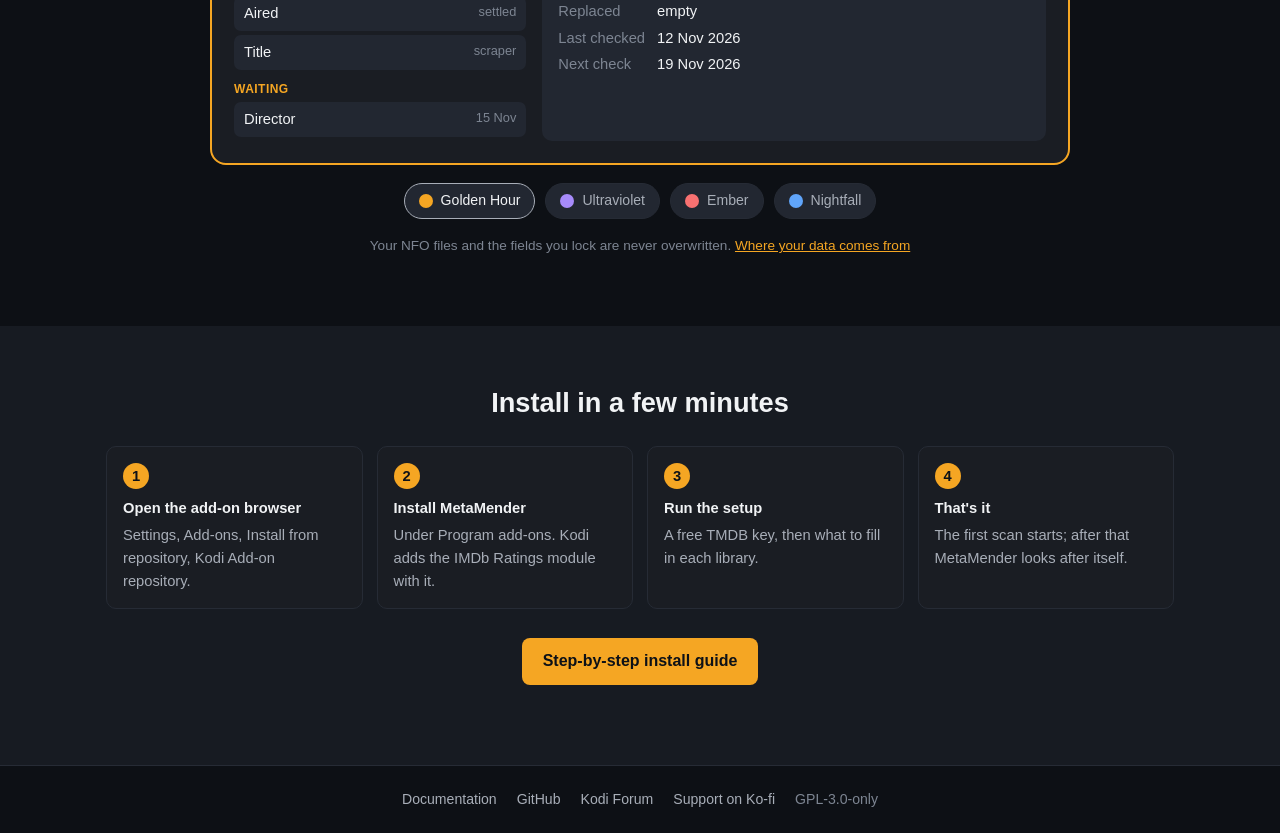
==== commit 6aa886ad: "docs: deleted local art is filled only when its share is online The public texts said a deleted loca" ====
--- a/site/index.html
+++ b/site/index.html
@@ -79,7 +79,7 @@
                 </article>
             </div>
             <p class="note">Example values.</p>
-            <p class="note">Optional per library: washed-out and broken episode thumbs get the official still from TMDB or TheTVDB; posters, fanart, clear logos, key art and other art are filled and refreshed in your library's language, from TMDB and <a href="https://fanart.tv" target="_blank" rel="noopener">fanart.tv</a> (you choose which is asked first; landscape, banner, disc art, clear art and character art from fanart.tv only), with English only for an empty image; and movie sets get TMDB's name and plot in your language, and their art. Local image files stay, and so does art you change afterwards, but a local file you deleted is filled; a replaced image can be put back from Details. <a href="docs/libraries/#posters-and-episode-thumbs">Art</a>, <a href="docs/libraries/#movie-sets">Movie sets</a></p>
+            <p class="note">Optional per library: washed-out and broken episode thumbs get the official still from TMDB or TheTVDB; posters, fanart, clear logos, key art and other art are filled and refreshed in your library's language, from TMDB and <a href="https://fanart.tv" target="_blank" rel="noopener">fanart.tv</a> (you choose which is asked first; landscape, banner, disc art, clear art and character art from fanart.tv only), with English only for an empty image; and movie sets get TMDB's name and plot in your language, and their art. Local image files stay, and so does art you change afterwards, but a local file you deleted is filled, once MetaMender can tell its share is online and not just offline (<a href="docs/libraries/#if-you-delete-your-local-art-files">deleted local art files</a>); a replaced image can be put back from Details. <a href="docs/libraries/#posters-and-episode-thumbs">Art</a>, <a href="docs/libraries/#movie-sets">Movie sets</a></p>
         </div>
     </section>
 
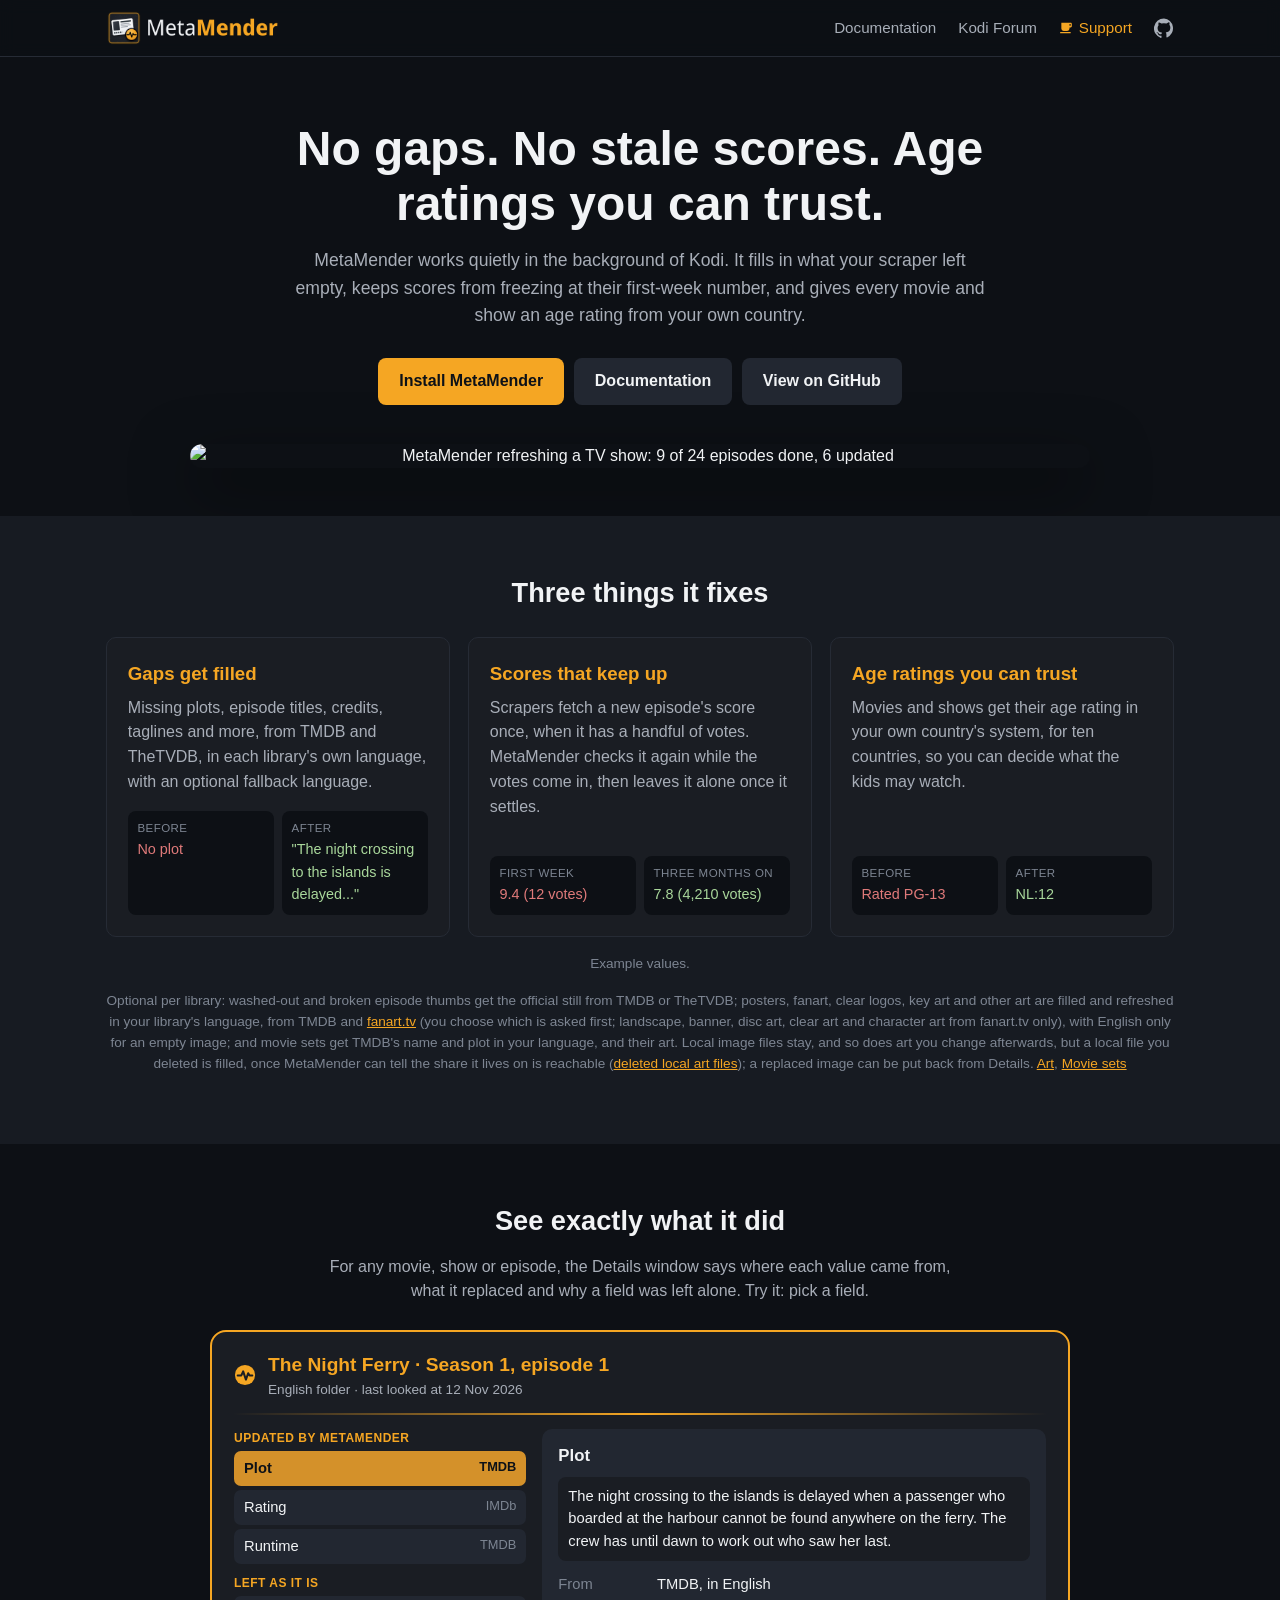
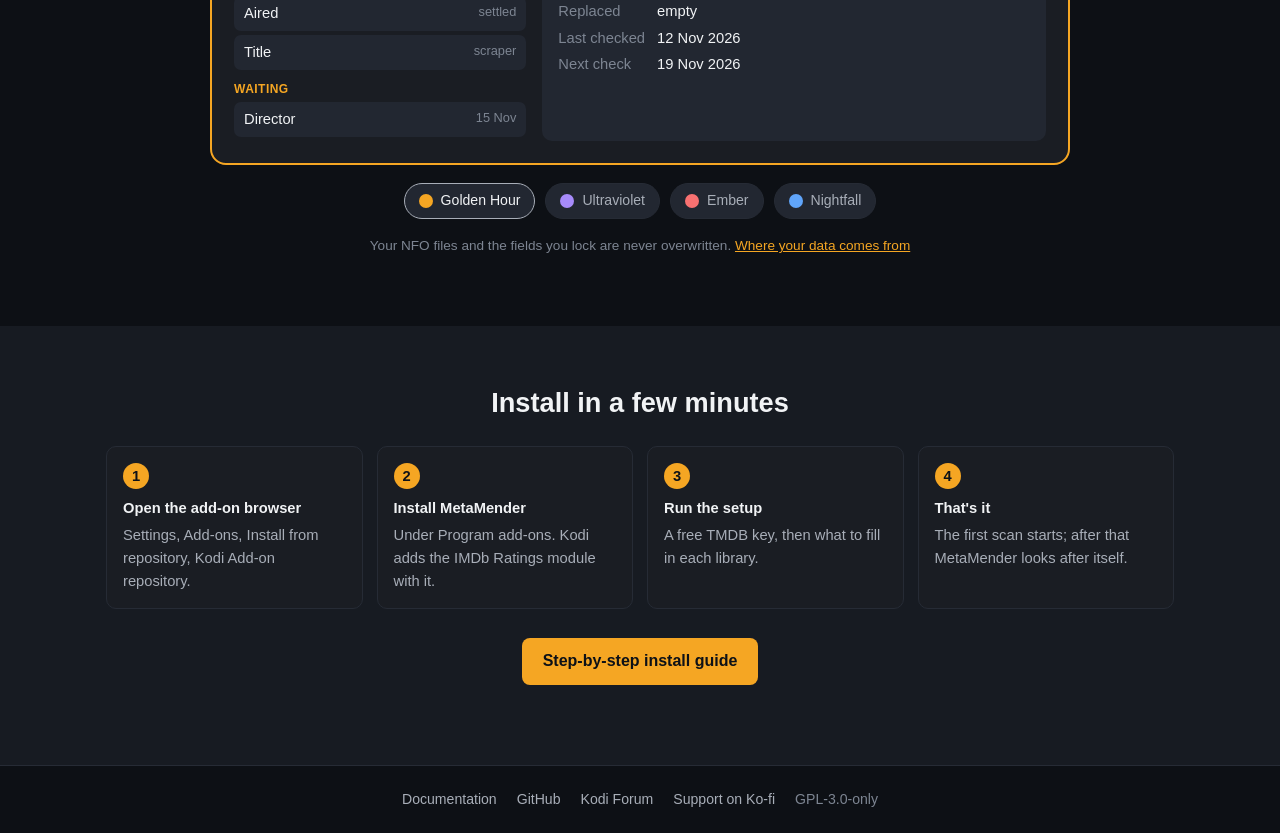
==== commit 6ddb2a98: "docs: art section heading and deleted-file wording" ====
--- a/site/index.html
+++ b/site/index.html
@@ -79,7 +79,7 @@
                 </article>
             </div>
             <p class="note">Example values.</p>
-            <p class="note">Optional per library: washed-out and broken episode thumbs get the official still from TMDB or TheTVDB; posters, fanart, clear logos, key art and other art are filled and refreshed in your library's language, from TMDB and <a href="https://fanart.tv" target="_blank" rel="noopener">fanart.tv</a> (you choose which is asked first; landscape, banner, disc art, clear art and character art from fanart.tv only), with English only for an empty image; and movie sets get TMDB's name and plot in your language, and their art. Local image files stay, and so does art you change afterwards, but a local file you deleted is filled, once MetaMender can tell its share is online and not just offline (<a href="docs/libraries/#if-you-delete-your-local-art-files">deleted local art files</a>); a replaced image can be put back from Details. <a href="docs/libraries/#posters-and-episode-thumbs">Art</a>, <a href="docs/libraries/#movie-sets">Movie sets</a></p>
+            <p class="note">Optional per library: washed-out and broken episode thumbs get the official still from TMDB or TheTVDB; posters, fanart, clear logos, key art and other art are filled and refreshed in your library's language, from TMDB and <a href="https://fanart.tv" target="_blank" rel="noopener">fanart.tv</a> (you choose which is asked first; landscape, banner, disc art, clear art and character art from fanart.tv only), with English only for an empty image; and movie sets get TMDB's name and plot in your language, and their art. Local image files stay, and so does art you change afterwards, but a local file you deleted is filled, once MetaMender can tell the share it lives on is reachable (<a href="docs/libraries/#if-you-delete-your-local-art-files">deleted local art files</a>); a replaced image can be put back from Details. <a href="docs/libraries/#art-and-episode-thumbs">Art</a>, <a href="docs/libraries/#movie-sets">Movie sets</a></p>
         </div>
     </section>
 
